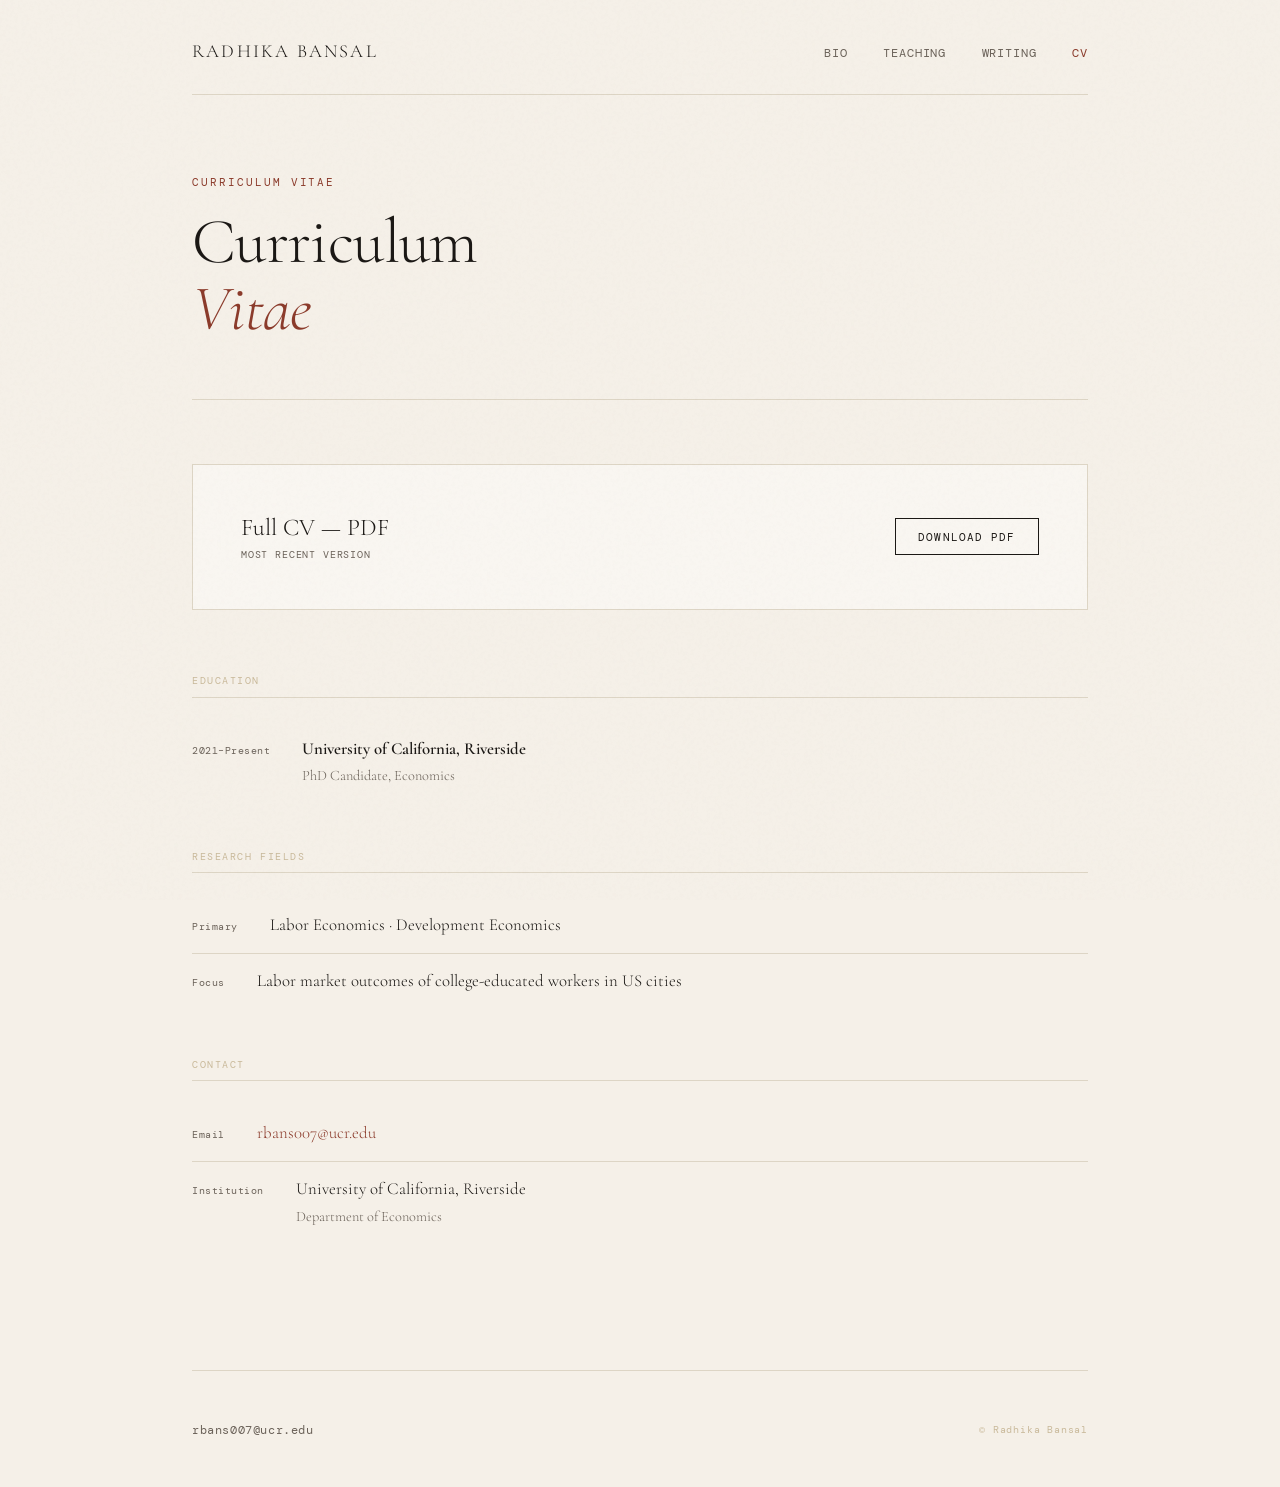
==== cv.html @ 960c653e "Add files via upload" ====
<!DOCTYPE html>
<html lang="en">
<head>
  <meta charset="UTF-8" />
  <meta name="viewport" content="width=device-width, initial-scale=1.0"/>
  <title>CV · Radhika Bansal</title>
  <link rel="preconnect" href="https://fonts.googleapis.com">
  <link href="https://fonts.googleapis.com/css2?family=Cormorant+Garamond:ital,wght@0,300;0,400;0,600;1,300;1,400&family=DM+Mono:wght@300;400&display=swap" rel="stylesheet">
  <link rel="stylesheet" href="style.css">
  <style>
    .cv-intro {
      font-size: 1.15rem;
      font-weight: 300;
      line-height: 1.78;
      color: #3a3330;
      max-width: 580px;
      margin-bottom: 3rem;
    }

    .cv-download-box {
      border: 1px solid var(--light-line);
      background: rgba(255,255,255,0.4);
      padding: 3rem;
      display: flex;
      align-items: center;
      justify-content: space-between;
      gap: 2rem;
      margin-bottom: 4rem;
    }

    .cv-download-left h2 {
      font-size: 1.5rem;
      font-weight: 300;
      margin-bottom: 0.4rem;
    }

    .cv-download-left p {
      font-family: 'DM Mono', monospace;
      font-size: 0.65rem;
      letter-spacing: 0.08em;
      color: var(--muted);
      text-transform: uppercase;
    }

    .cv-section { margin-bottom: 3rem; }

    .cv-section-title {
      font-family: 'DM Mono', monospace;
      font-size: 0.65rem;
      letter-spacing: 0.15em;
      text-transform: uppercase;
      color: var(--sand);
      border-bottom: 1px solid var(--light-line);
      padding-bottom: 0.6rem;
      margin-bottom: 1.5rem;
    }

    .cv-entry {
      display: grid;
      grid-template-columns: auto 1fr;
      gap: 0 2rem;
      padding: 0.9rem 0;
      border-bottom: 1px solid var(--light-line);
      align-items: baseline;
    }

    .cv-entry:last-child { border-bottom: none; }

    .cv-year {
      font-family: 'DM Mono', monospace;
      font-size: 0.65rem;
      color: var(--muted);
      white-space: nowrap;
      letter-spacing: 0.05em;
    }

    .cv-detail { font-size: 1.05rem; font-weight: 300; line-height: 1.6; }
    .cv-detail strong { font-weight: 600; }
    .cv-detail span {
      display: block;
      font-size: 0.9rem;
      color: var(--muted);
      margin-top: 0.1rem;
    }

    @media (max-width: 600px) {
      .cv-download-box { flex-direction: column; align-items: flex-start; }
      .cv-entry { grid-template-columns: 1fr; gap: 0.2rem; }
    }
  </style>
</head>
<body>
<div class="site-wrapper">
  <nav>
    <a class="nav-name" href="index.html">Radhika Bansal</a>
    <ul class="nav-links">
      <li><a href="index.html">Bio</a></li>
      <li><a href="teaching.html">Teaching</a></li>
      <li><a href="writing.html">Writing</a></li>
      <li><a href="cv.html" class="active">CV</a></li>
    </ul>
  </nav>

  <div class="page-header">
    <p class="page-label">Curriculum Vitae</p>
    <h1 class="page-title">Curriculum<br><em>Vitae</em></h1>
  </div>

  <section class="section">
    <div class="cv-download-box">
      <div class="cv-download-left">
        <h2>Full CV — PDF</h2>
        <p>Most recent version</p>
      </div>
      <!-- Update href to your actual CV PDF file, e.g. href="cv.pdf" -->
      <a class="btn" href="cv.pdf" target="_blank">Download PDF</a>
    </div>

    <div class="cv-section">
      <div class="cv-section-title">Education</div>
      <div class="cv-entry">
        <div class="cv-year">2021–Present</div>
        <div class="cv-detail">
          <strong>University of California, Riverside</strong>
          <span>PhD Candidate, Economics</span>
        </div>
      </div>
    </div>

    <div class="cv-section">
      <div class="cv-section-title">Research Fields</div>
      <div class="cv-entry">
        <div class="cv-year">Primary</div>
        <div class="cv-detail">Labor Economics · Development Economics</div>
      </div>
      <div class="cv-entry">
        <div class="cv-year">Focus</div>
        <div class="cv-detail">Labor market outcomes of college-educated workers in US cities</div>
      </div>
    </div>

    <div class="cv-section">
      <div class="cv-section-title">Contact</div>
      <div class="cv-entry">
        <div class="cv-year">Email</div>
        <div class="cv-detail"><a href="mailto:rbans007@ucr.edu" style="color:var(--rust);text-decoration:none;">rbans007@ucr.edu</a></div>
      </div>
      <div class="cv-entry">
        <div class="cv-year">Institution</div>
        <div class="cv-detail">University of California, Riverside<span>Department of Economics</span></div>
      </div>
    </div>
  </section>

  <footer>
    <div class="footer-email"><a href="mailto:rbans007@ucr.edu">rbans007@ucr.edu</a></div>
    <div class="footer-copy">© Radhika Bansal</div>
  </footer>
</div>
</body>
</html>
---- style.css ----
*, *::before, *::after { box-sizing: border-box; margin: 0; padding: 0; }

:root {
  --cream: #f5f0e8;
  --ink: #1a1714;
  --rust: #8b3a2a;
  --sand: #c9b99a;
  --muted: #6b6259;
  --light-line: #ddd5c5;
}

html { font-size: 16px; scroll-behavior: smooth; }

body {
  background-color: var(--cream);
  color: var(--ink);
  font-family: 'Cormorant Garamond', Georgia, serif;
  min-height: 100vh;
  overflow-x: hidden;
}

body::before {
  content: '';
  position: fixed;
  inset: 0;
  background-image: url("data:image/svg+xml,%3Csvg viewBox='0 0 256 256' xmlns='http://www.w3.org/2000/svg'%3E%3Cfilter id='noise'%3E%3CfeTurbulence type='fractalNoise' baseFrequency='0.9' numOctaves='4' stitchTiles='stitch'/%3E%3C/filter%3E%3Crect width='100%25' height='100%25' filter='url(%23noise)' opacity='0.04'/%3E%3C/svg%3E");
  pointer-events: none;
  z-index: 1000;
  opacity: 0.5;
}

.site-wrapper {
  max-width: 960px;
  margin: 0 auto;
  padding: 0 2rem;
}

/* ---- NAV ---- */
nav {
  padding: 2.5rem 0 2rem;
  display: flex;
  align-items: baseline;
  justify-content: space-between;
  border-bottom: 1px solid var(--light-line);
  animation: fadeDown 0.8s ease both;
}

.nav-name {
  font-size: 1.15rem;
  font-weight: 300;
  letter-spacing: 0.12em;
  text-transform: uppercase;
  color: var(--ink);
  text-decoration: none;
}

.nav-links {
  display: flex;
  gap: 2.2rem;
  list-style: none;
}

.nav-links a {
  font-family: 'DM Mono', monospace;
  font-size: 0.72rem;
  letter-spacing: 0.08em;
  text-transform: uppercase;
  color: var(--muted);
  text-decoration: none;
  transition: color 0.2s;
}

.nav-links a:hover, .nav-links a.active { color: var(--rust); }

/* ---- PAGE HEADER ---- */
.page-header {
  padding: 5rem 0 3.5rem;
  border-bottom: 1px solid var(--light-line);
  animation: fadeUp 0.9s 0.1s ease both;
}

.page-label {
  font-family: 'DM Mono', monospace;
  font-size: 0.68rem;
  letter-spacing: 0.18em;
  text-transform: uppercase;
  color: var(--rust);
  margin-bottom: 1.2rem;
}

.page-title {
  font-size: clamp(2.5rem, 5vw, 4rem);
  font-weight: 300;
  line-height: 1.05;
  letter-spacing: -0.01em;
}

.page-title em { font-style: italic; color: var(--rust); }

/* ---- SECTION ---- */
.section {
  padding: 4rem 0;
  border-bottom: 1px solid var(--light-line);
  animation: fadeUp 0.9s 0.2s ease both;
}

.section:last-of-type { border-bottom: none; }

.section-label {
  font-family: 'DM Mono', monospace;
  font-size: 0.68rem;
  letter-spacing: 0.18em;
  text-transform: uppercase;
  color: var(--rust);
  margin-bottom: 2.5rem;
}

/* ---- FOOTER ---- */
footer {
  padding: 3rem 0;
  display: flex;
  justify-content: space-between;
  align-items: center;
  border-top: 1px solid var(--light-line);
  margin-top: 1rem;
}

.footer-email a {
  font-family: 'DM Mono', monospace;
  font-size: 0.75rem;
  color: var(--muted);
  text-decoration: none;
  letter-spacing: 0.05em;
  transition: color 0.2s;
}

.footer-email a:hover { color: var(--rust); }

.footer-copy {
  font-family: 'DM Mono', monospace;
  font-size: 0.62rem;
  color: var(--sand);
  letter-spacing: 0.08em;
}

/* ---- BUTTONS ---- */
.btn {
  font-family: 'DM Mono', monospace;
  font-size: 0.7rem;
  letter-spacing: 0.1em;
  text-transform: uppercase;
  padding: 0.65rem 1.4rem;
  border: 1px solid var(--ink);
  color: var(--ink);
  text-decoration: none;
  display: inline-block;
  transition: background 0.2s, color 0.2s;
}

.btn:hover { background: var(--ink); color: var(--cream); }

.btn-ghost {
  border-color: var(--sand);
  color: var(--muted);
}

.btn-ghost:hover { background: transparent; color: var(--rust); border-color: var(--rust); }

/* ---- ANIMATIONS ---- */
@keyframes fadeDown {
  from { opacity: 0; transform: translateY(-12px); }
  to   { opacity: 1; transform: translateY(0); }
}

@keyframes fadeUp {
  from { opacity: 0; transform: translateY(16px); }
  to   { opacity: 1; transform: translateY(0); }
}

/* ---- RESPONSIVE ---- */
@media (max-width: 720px) {
  nav { flex-direction: column; gap: 1.2rem; }
  .nav-links { gap: 1.5rem; flex-wrap: wrap; }
  footer { flex-direction: column; gap: 1rem; text-align: center; }
}
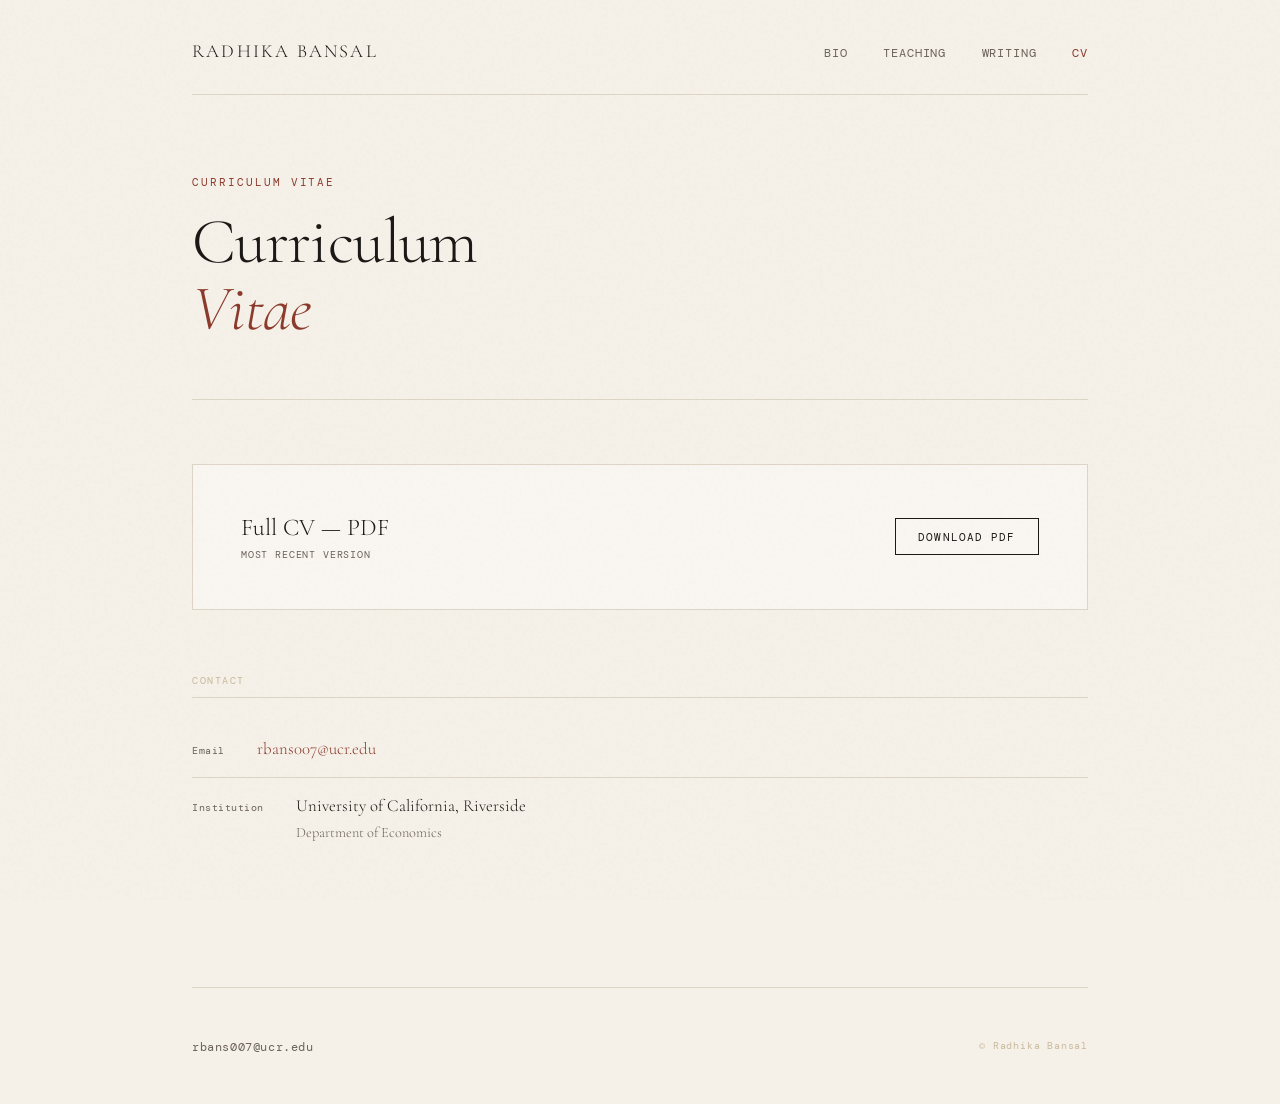
==== commit 3dc3047f: "Update cv.html" ====
--- a/cv.html
+++ b/cv.html
@@ -113,31 +113,10 @@
         <p>Most recent version</p>
       </div>
       <!-- Update href to your actual CV PDF file, e.g. href="cv.pdf" -->
-      <a class="btn" href="cv.pdf" target="_blank">Download PDF</a>
+      <a class="btn" href="https://drive.google.com/file/d/1YGNiT7WgPbb2wnKsQ8bkBuXFEFQXX7YM/view?usp=drive_link" target="_blank">Download PDF</a>
     </div>
 
-    <div class="cv-section">
-      <div class="cv-section-title">Education</div>
-      <div class="cv-entry">
-        <div class="cv-year">2021–Present</div>
-        <div class="cv-detail">
-          <strong>University of California, Riverside</strong>
-          <span>PhD Candidate, Economics</span>
-        </div>
-      </div>
-    </div>
-
-    <div class="cv-section">
-      <div class="cv-section-title">Research Fields</div>
-      <div class="cv-entry">
-        <div class="cv-year">Primary</div>
-        <div class="cv-detail">Labor Economics · Development Economics</div>
-      </div>
-      <div class="cv-entry">
-        <div class="cv-year">Focus</div>
-        <div class="cv-detail">Labor market outcomes of college-educated workers in US cities</div>
-      </div>
-    </div>
+  
 
     <div class="cv-section">
       <div class="cv-section-title">Contact</div>
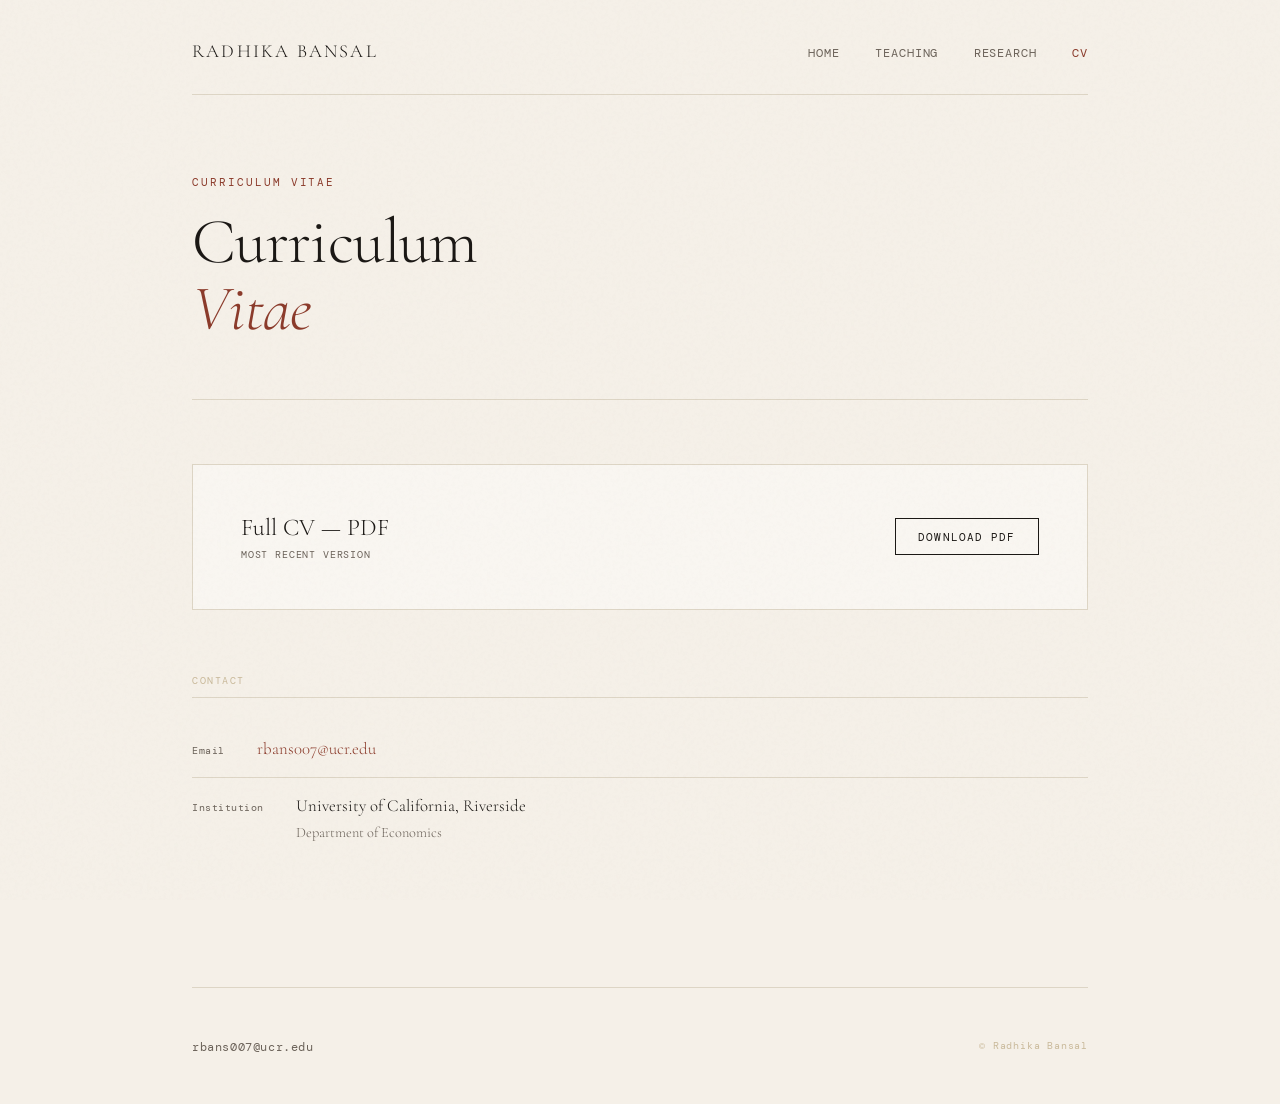
==== commit 5a4ad314: "Update cv.html" ====
--- a/cv.html
+++ b/cv.html
@@ -94,9 +94,9 @@
   <nav>
     <a class="nav-name" href="index.html">Radhika Bansal</a>
     <ul class="nav-links">
-      <li><a href="index.html">Bio</a></li>
+      <li><a href="index.html">Home</a></li>
       <li><a href="teaching.html">Teaching</a></li>
-      <li><a href="writing.html">Writing</a></li>
+      <li><a href="writing.html">Research</a></li>
       <li><a href="cv.html" class="active">CV</a></li>
     </ul>
   </nav>
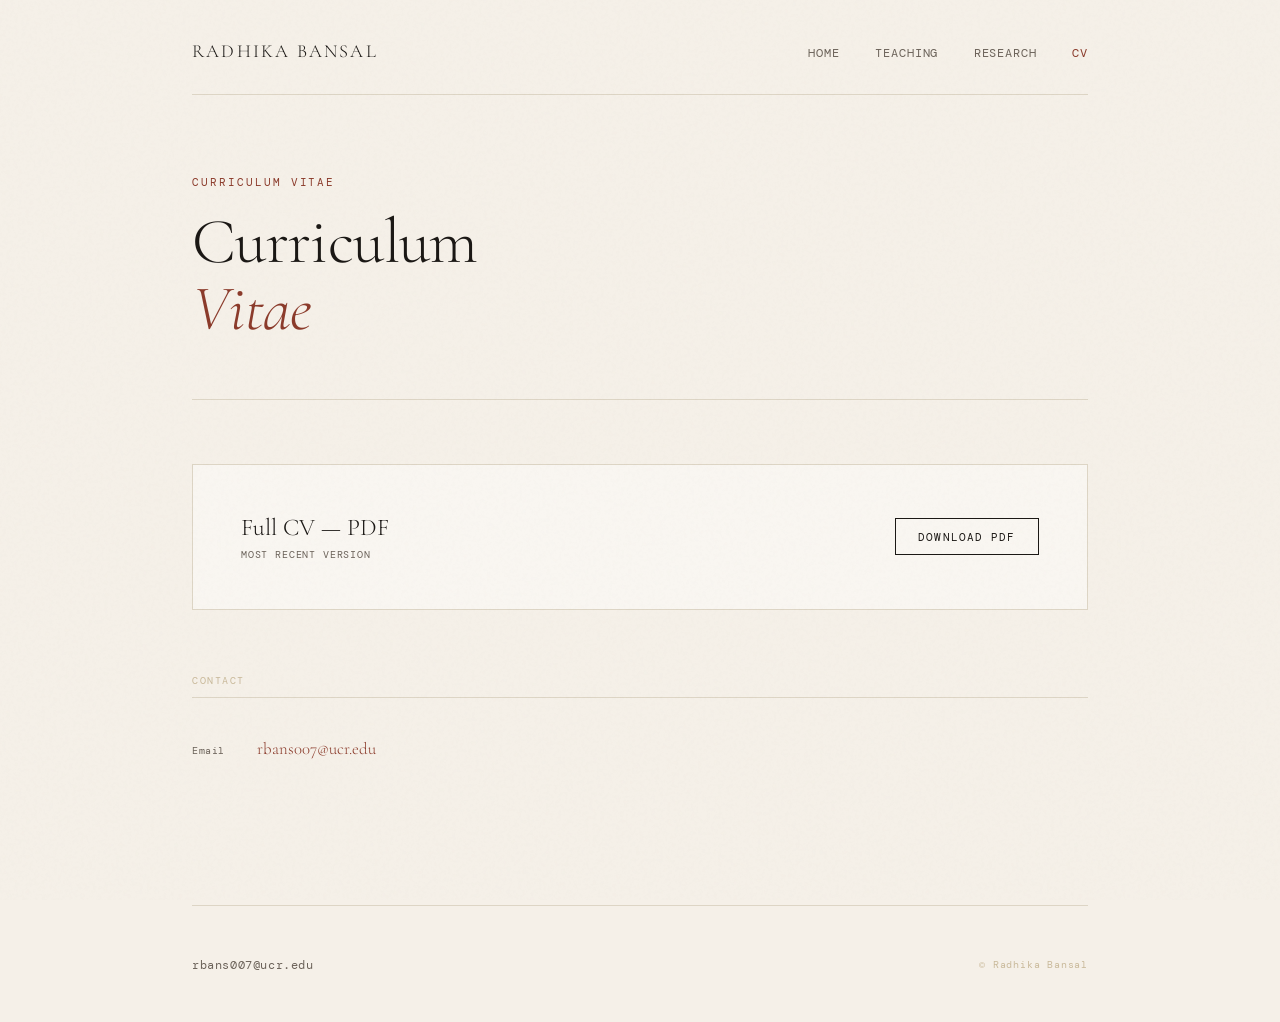
==== commit 4e5a9692: "Update cv.html" ====
--- a/cv.html
+++ b/cv.html
@@ -124,10 +124,7 @@
         <div class="cv-year">Email</div>
         <div class="cv-detail"><a href="mailto:rbans007@ucr.edu" style="color:var(--rust);text-decoration:none;">rbans007@ucr.edu</a></div>
       </div>
-      <div class="cv-entry">
-        <div class="cv-year">Institution</div>
-        <div class="cv-detail">University of California, Riverside<span>Department of Economics</span></div>
-      </div>
+      
     </div>
   </section>
 
